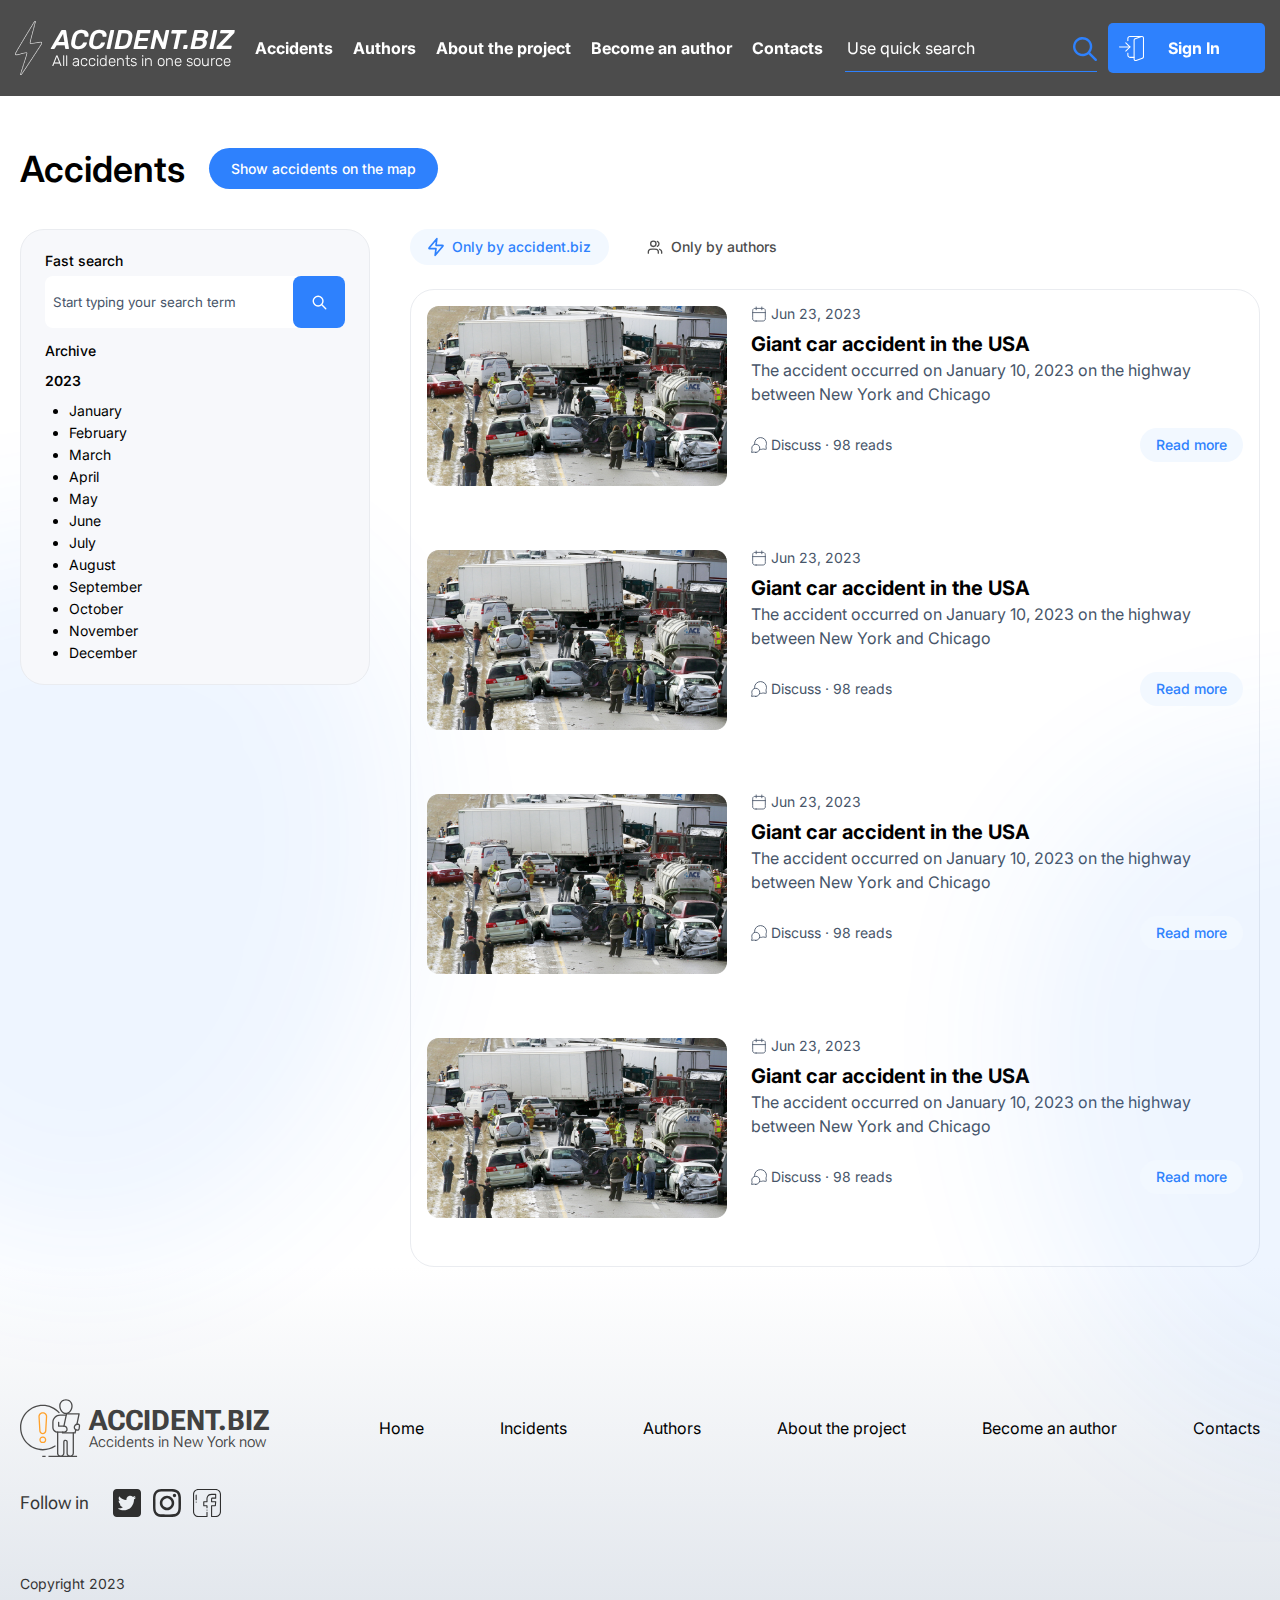
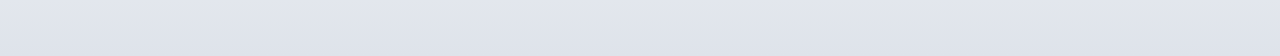
==== index.html @ dc8df8b0 "first commit" ====
<!DOCTYPE html>
<html lang="en">
<head>
    <meta charset="UTF-8">
    <meta name="viewport" content="width=device-width, initial-scale=1.0">
    <title>accident</title>
    <link rel="stylesheet" href="css/style.css">
</head>
<body>
    <header class="header">
        <div class="header__container">
            <div class="header__body">
                <a href="index.html">
                    <div class="header__logo">
                        <div class="header__logo-image">
                            <img src="img/logo.png" alt="logo">
                        </div>
                        <div class="header__logo-items">
                            <div class="header__logo-title">
                                ACCIDENT.BIZ
                            </div>
                            <div class="header__logo-text">
                                All accidents in one source
                            </div>
                        </div>
                    </div>
                </a>
                <div class="header__menu">
                    <ul class="header__menu-list">
                        <li class="header__menu-item">
                            <a href="/accidents">Accidents</a>
                        </li>
                        <li class="header__menu-item">
                            <a href="/authors">Authors</a>
                        </li>
                        <li class="header__menu-item">
                            <a href="/about-the-project">About the project</a>
                        </li>
                        <li class="header__menu-item">
                            <a href="/become-an-author">Become an author</a>
                        </li>
                        <li class="header__menu-item">
                            <a href="/contacts">Contacts</a>
                        </li>
                    </ul>
                </div>
                <form class="header__search-form">
                    <input class="header__search-input" type="text" placeholder="Use quick search">
                    <button class="header__search-btn" type="submit"><img src="img/icons/search.svg" alt="search"></button>
                </form>
                <div class="header__signin">
                    <button class="header__signin-btn">
                        <img src="img/icons/sign-in.svg" alt="signin">
                        <span>Sign In</span>
                    </button>
                </div>
                <div class="header__burger">
                    <img src="img/icons/burger.svg" alt="burger-icon">
                </div>
            </div>
        </div>
    </header>
    <div class="burger-menu">
        <div class="burger-menu__menu-body">
            <ul class="burger-menu__menu-list">
                <li class="burger-menu__menu-item">
                    <a href="/accidents">Accidents</a>
                </li>
                <li class="burger-menu__menu-item">
                    <a href="/authors">Authors</a>
                </li>
                <li class="burger-menu__menu-item">
                    <a href="/about-the-project">About the project</a>
                </li>
                <li class="burger-menu__menu-item">
                    <a href="/become-an-author">Become an author</a>
                </li>
                <li class="burger-menu__menu-item">
                    <a href="/contacts">Contacts</a>
                </li>
            </ul>
        </div>
        <form class="burger-menu__search-form">
            <input class="burger-menu__search-input" type="text" placeholder="Use quick search">
            <button class="burger-menu__search-btn" type="submit"><img src="img/icons/search.svg" alt="search"></button>
        </form>
        <div class="burger-menu__signin">
            <button class="header__signin-btn">
                <img src="img/icons/sign-in.svg" alt="signin">
                <span>Sign In</span>
            </button>
        </div>
    </div>
    <main class="main">
        <section class="accidents-header main__accidents-header">
            <div class="container">
                <div class="accidents-header__header">
                    <div class="accidents-header__header-title">
                        Accidents
                    </div>
                    <button class="accidents-header__header-button">Show accidents on the map</button>
                </div>
            </div>
        </section>
        <section class="accidents main__accidents">
            <div class="container">
                <div class="accidents__body">
                    <nav class="accidents__archive">
                        <form class="accidents__archive-search">
                            <div class="accidents__search-label">Fast search</div>
                            <div class="accidents__search-field">
                                <input class="accidents__search-input" placeholder="Start typing your search term">
                                <button class="accidents__search-btn">
                                    <img src="img/icons/accidents-search.svg" alt="search">
                                </button>
                            </div>
                        </form>
                        <div class="accidents__archive-text">
                            Archive
                        </div>
                        <div class="accidents__archive-year">
                            2023
                        </div>
                        <div class="accidents__archive-list-container">
                            <ul class="accidents__archive-list">
                                <li class="accidents__archive-month"><a href="archive/2023/january">January</a></li>
                                <li class="accidents__archive-month"><a href="archive/2023/february">February</a></li>
                                <li class="accidents__archive-month"><a href="archive/2023/march">March</a></li>
                                <li class="accidents__archive-month"><a href="archive/2023/april">April</a></li>
                                <li class="accidents__archive-month"><a href="archive/2023/may">May</a></li>
                                <li class="accidents__archive-month"><a href="archive/2023/june">June</a></li>
                                <li class="accidents__archive-month"><a href="archive/2023/july">July</a></li>
                                <li class="accidents__archive-month"><a href="archive/2023/august">August</a></li>
                                <li class="accidents__archive-month"><a href="archive/2023/september">September</a></li>
                                <li class="accidents__archive-month"><a href="archive/2023/october">October</a></li>
                                <li class="accidents__archive-month"><a href="archive/2023/november">November</a></li>
                                <li class="accidents__archive-month"><a href="archive/2023/december">December</a></li>
                            </ul>
                        </div>
                    </nav>
                    <div class="content accidents__content">
                        <div class="content__header">
                            <a class="content__sort-btn content__sort-btn--active" href="#">
                                <img src="img/icons/zap.svg" alt="icon">
                                <span>Only by accident.biz</span>
                            </a>
                            <a class="content__sort-btn" href="#">
                                <svg class="content__sort-svg" viewBox="0 0 20 18" fill="none">
                                    <path d="M18.3334 16.5V14.8333C18.3334 13.2801 17.2711 11.9751 15.8334 11.605M12.9167 1.7423C14.1383 2.23679 15.0001 3.43443 15.0001 4.83333C15.0001 6.23224 14.1383 7.42988 12.9167 7.92437M14.1667 16.5C14.1667 14.9469 14.1667 14.1703 13.913 13.5577C13.5747 12.741 12.9258 12.092 12.109 11.7537C11.4965 11.5 10.7199 11.5 9.16675 11.5H6.66675C5.11361 11.5 4.33704 11.5 3.72447 11.7537C2.90771 12.092 2.2588 12.741 1.92048 13.5577C1.66675 14.1703 1.66675 14.9469 1.66675 16.5M11.2501 4.83333C11.2501 6.67428 9.7577 8.16667 7.91675 8.16667C6.0758 8.16667 4.58341 6.67428 4.58341 4.83333C4.58341 2.99238 6.0758 1.5 7.91675 1.5C9.7577 1.5 11.2501 2.99238 11.2501 4.83333Z" stroke-width="1.66667" stroke-linecap="round" stroke-linejoin="round"/>
                                </svg>
                                <span>Only by authors</span>
                            </a>
                        </div>
                        <div class="content__body">
                            <div class="article content__article">
                                <div class="article__photo">
                                    <img src="img/photo-placeholder.png" alt="photo">
                                </div>
                                <div class="article__body">
                                    <div class="article__date">
                                        <div class="article__calendar">
                                            <img src="img/icons/calendar.svg" alt="calendar">
                                        </div>
                                        <div class="article__datestamp">
                                            Jun 23, 2023
                                        </div>
                                    </div>
                                    <div class="article__title">
                                        <a href="articles/4">Giant car accident in the USA</a>
                                    </div>
                                    <div class="article__text">
                                        The accident occurred on January 10, 2023 on the highway between New York and Chicago
                                    </div>
                                    <div class="article__more">
                                        <div class="article__discuss">
                                            <div class="article__discuss-icon">
                                                <img src="img/icons/discuss.svg" alt="discuss">
                                            </div>
                                            <div class="article__discuss-link">
                                                <a href="articles/4">Discuss</a>
                                            </div>
                                            <div class="article__discuss-dot">
                                                ·
                                            </div>
                                            <div class="article__discuss-views">
                                                98 reads
                                            </div>
                                        </div>
                                        <div class="article__read-more">
                                            <a class="article__read-more-btn" href="articles/4">Read more</a>
                                        </div>
                                    </div>
                                </div>
                            </div>
                            <div class="article content__article">
                                <div class="article__photo">
                                    <img src="img/photo-placeholder.png" alt="photo">
                                </div>
                                <div class="article__body">
                                    <div class="article__date">
                                        <div class="article__calendar">
                                            <img src="img/icons/calendar.svg" alt="calendar">
                                        </div>
                                        <div class="article__datestamp">
                                            Jun 23, 2023
                                        </div>
                                    </div>
                                    <div class="article__title">
                                        <a href="articles/3">Giant car accident in the USA</a>
                                    </div>
                                    <div class="article__text">
                                        The accident occurred on January 10, 2023 on the highway between New York and Chicago
                                    </div>
                                    <div class="article__more">
                                        <div class="article__discuss">
                                            <div class="article__discuss-icon">
                                                <img src="img/icons/discuss.svg" alt="discuss">
                                            </div>
                                            <div class="article__discuss-link">
                                                <a href="articles/3">Discuss</a>
                                            </div>
                                            <div class="article__discuss-dot">
                                                ·
                                            </div>
                                            <div class="article__discuss-views">
                                                98 reads
                                            </div>
                                        </div>
                                        <div class="article__read-more">
                                            <a class="article__read-more-btn" href="articles/3">Read more</a>
                                        </div>
                                    </div>
                                </div>
                            </div>
                            <div class="article content__article">
                                <div class="article__photo">
                                    <img src="img/photo-placeholder.png" alt="photo">
                                </div>
                                <div class="article__body">
                                    <div class="article__date">
                                        <div class="article__calendar">
                                            <img src="img/icons/calendar.svg" alt="calendar">
                                        </div>
                                        <div class="article__datestamp">
                                            Jun 23, 2023
                                        </div>
                                    </div>
                                    <div class="article__title">
                                        <a href="articles/2">Giant car accident in the USA</a>
                                    </div>
                                    <div class="article__text">
                                        The accident occurred on January 10, 2023 on the highway between New York and Chicago
                                    </div>
                                    <div class="article__more">
                                        <div class="article__discuss">
                                            <div class="article__discuss-icon">
                                                <img src="img/icons/discuss.svg" alt="discuss">
                                            </div>
                                            <div class="article__discuss-link">
                                                <a href="articles/2">Discuss</a>
                                            </div>
                                            <div class="article__discuss-dot">
                                                ·
                                            </div>
                                            <div class="article__discuss-views">
                                                98 reads
                                            </div>
                                        </div>
                                        <div class="article__read-more">
                                            <a class="article__read-more-btn" href="articles/2">Read more</a>
                                        </div>
                                    </div>
                                </div>
                            </div>
                            <div class="article content__article">
                                <div class="article__photo">
                                    <img src="img/photo-placeholder.png" alt="photo">
                                </div>
                                <div class="article__body">
                                    <div class="article__date">
                                        <div class="article__calendar">
                                            <img src="img/icons/calendar.svg" alt="calendar">
                                        </div>
                                        <div class="article__datestamp">
                                            Jun 23, 2023
                                        </div>
                                    </div>
                                    <div class="article__title">
                                        <a href="articles/1">Giant car accident in the USA</a>
                                    </div>
                                    <div class="article__text">
                                        The accident occurred on January 10, 2023 on the highway between New York and Chicago
                                    </div>
                                    <div class="article__more">
                                        <div class="article__discuss">
                                            <div class="article__discuss-icon">
                                                <img src="img/icons/discuss.svg" alt="discuss">
                                            </div>
                                            <div class="article__discuss-link">
                                                <a href="articles/1">Discuss</a>
                                            </div>
                                            <div class="article__discuss-dot">
                                                ·
                                            </div>
                                            <div class="article__discuss-views">
                                                98 reads
                                            </div>
                                        </div>
                                        <div class="article__read-more">
                                            <a class="article__read-more-btn" href="articles/1">Read more</a>
                                        </div>
                                    </div>
                                </div>
                            </div>
                        </div>
                    </div>
                </div>
            </div>
        </section>
    </main>
    <footer class="footer">
        <div class="container">
            <div class="footer__nav">
                <a href="index.html">
                    <div class="footer__logo">
                        <div class="footer__image">
                            <img src="img/icons/footer-logo.svg" alt="footer logo">
                        </div>
                        <div class="footer__logo-items">
                            <div class="footer__logo-title">
                                ACCIDENT.BIZ
                            </div>
                            <div class="footer__logo-text">
                                Accidents in New York now
                            </div>
                        </div>
                    </div>
                </a>
                <nav class="footer__menu">
                    <ul class="footer__menu-list">
                        <li class="footer__menu-item"><a href="/">Home</a></li>
                        <li class="footer__menu-item"><a href="/">Incidents</a></li>
                        <li class="footer__menu-item"><a href="/">Authors</a></li>
                        <li class="footer__menu-item"><a href="/">About the project</a></li>
                        <li class="footer__menu-item"><a href="/">Become an author</a></li>
                        <li class="footer__menu-item"><a href="/">Contacts</a></li>
                    </ul>
                </nav>
            </div>
            <div class="footer__follow">
                <div class="footer__follow-text">
                    Follow in
                </div>
                <div class="footer__follow-icon">
                    <a href="https://twitter.com/"><img src="img/icons/twitter.svg"></a>
                </div>
                <div class="footer__follow-icon">
                    <a href="https://www.instagram.com/"><img src="img/icons/instagram.svg"></a>
                </div>
                <div class="footer__follow-icon">
                    <a href="https://www.facebook.com/"><img src="img/icons/facebook.svg"></a>
                </div>
            </div>
            <div class="footer__copyright">
                Copyright 2023
            </div>
        </div>
    </footer>
    <div class="left-ellipse">
        <img src="img/icons/left-ellipse.svg" alt="blur">
    </div>
    <div class="right-ellipse">
        <img src="img/icons/right-ellipse.svg" alt="blur">
    </div>

    <script src="js/script.js"></script>
</body>
</html>
---- css/style.css ----
@import url("https://fonts.googleapis.com/css2?family=Rubik:ital,wght@0,300;1,500&display=swap");
@import url("https://fonts.googleapis.com/css2?family=Inter:wght@400;500;600;700&display=swap");
@import url("https://fonts.googleapis.com/css2?family=Roboto+Flex:opsz,wght@8..144,300;8..144,400;8..144,700&display=swap");
*, *:before, *:after {
  box-sizing: border-box;
}

html, body, div, span, object, iframe, figure, h1, h2, h3, h4, h5, h6, p, blockquote, pre, a, code, em, img, small, strike, strong, sub, sup, tt, b, u, i, ol, ul, li, fieldset, form, label, table, caption, tbody, tfoot, thead, tr, th, td, main, canvas, embed, footer, header, nav, section, video {
  margin: 0;
  padding: 0;
  border: 0;
  font-size: 100%;
  font: inherit;
  vertical-align: baseline;
  text-rendering: optimizeLegibility;
  -webkit-font-smoothing: antialiased;
  text-size-adjust: none;
}

footer, header, nav, section, main, img {
  display: block;
}

body {
  line-height: 1;
}

ol, ul {
  list-style: none;
}

blockquote, q {
  quotes: none;
}

blockquote:before, blockquote:after, q:before, q:after {
  content: "";
  content: none;
}

table {
  border-collapse: collapse;
  border-spacing: 0;
}

input {
  border-radius: 0;
}

a {
  color: inherit;
  text-decoration: none;
}

body {
  font-family: "Inter", sans-serif;
  font-size: 16px;
}

.container {
  max-width: 1270px;
  margin: 0 auto;
  padding: 0 15px;
}

.header {
  background: rgba(0, 0, 0, 0.7);
  color: white;
  position: fixed;
  top: 0;
  width: 100%;
  z-index: 5;
}
.header__container {
  max-width: 1730px;
  margin: 0 auto;
  padding: 0 15px;
}
.header__body {
  display: flex;
  justify-content: space-between;
  height: 96px;
  align-items: center;
}
.header__logo {
  font-family: "Rubik", serif;
  display: flex;
  align-items: center;
}
.header__logo-items {
  margin-left: 10px;
}
.header__logo-title {
  font-size: 27px;
  font-weight: 500;
  font-style: italic;
}
.header__logo-text {
  font-size: 15px;
  font-weight: 300;
}
.header__menu-list {
  display: flex;
  font-weight: 700;
}
.header__menu-item {
  margin-left: 80px;
}
.header__menu-item:first-child {
  margin-left: 50px;
}
.header__menu-item:last-child {
  margin-right: 50px;
}
.header__menu-item a {
  color: white;
  text-decoration: none;
}
.header__menu-item a:hover {
  text-decoration: underline;
}
.header__search-form {
  position: relative;
  padding: 12px 0;
  border-bottom: 1px solid #2E81FD;
}
.header__search-input {
  font-family: inherit;
  font-size: 16px;
  color: white;
  background-color: transparent;
  border: none;
  width: 80%;
}
.header__search-input:focus {
  outline: none;
}
.header__search-input::placeholder {
  color: white;
}
.header__search-btn {
  position: absolute;
  right: 0;
  top: 12px;
  padding: 0;
  background: transparent;
  border: none;
}
.header__search-btn img {
  width: 24px;
  height: 24px;
}
.header__search-btn:hover {
  cursor: pointer;
}
.header__signin-btn {
  background-color: #2E81FD;
  border: none;
  border-radius: 5px;
  display: flex;
  align-items: center;
  width: 157px;
  height: 50px;
  font-family: inherit;
  font-weight: 700;
  font-size: 16px;
  color: white;
  padding-left: 11px;
  transition: background-color 0.15s;
}
.header__signin-btn span {
  padding-left: 24px;
}
.header__signin-btn:hover {
  cursor: pointer;
  background-color: #5398FF;
}
.header__signin-btn:active {
  background-color: #1657C2;
  opacity: 1;
}
.header__burger {
  display: none;
}

@media (max-width: 1560px) {
  .header__menu-item {
    margin-left: 60px;
  }
  .header__menu-item:first-child {
    margin-left: 35px;
  }
  .header__menu-item:last-child {
    margin-right: 35px;
  }
}
@media (max-width: 1455px) {
  .header__menu-item {
    margin-left: 40px;
  }
  .header__menu-item:first-child {
    margin-left: 20px;
  }
  .header__menu-item:last-child {
    margin-right: 20px;
  }
}
@media (max-width: 1340px) {
  .header__menu-item {
    margin-left: 20px;
  }
  .header__menu-item:first-child {
    margin-left: 10px;
  }
  .header__menu-item:last-child {
    margin-right: 10px;
  }
}
@media (max-width: 1250px) {
  .header__menu {
    display: none;
  }
  .header__burger {
    display: block;
  }
}
@media (max-width: 760px) {
  .header__search-form {
    display: none;
  }
  .header__signin {
    display: none;
  }
}
@media (max-width: 460px) {
  .header__body {
    height: 74px;
  }
}
.accidents-header__header {
  display: flex;
  align-items: center;
}
.accidents-header__header-title {
  font-size: 36px;
  font-weight: 600;
  margin-right: 24px;
}
.accidents-header__header-button {
  background-color: #2E81FD;
  border: none;
  border-radius: 99px;
  padding: 12px 22px;
  font-size: 14px;
  font-weight: 500;
  color: white;
  font-family: inherit;
  font-size: 14px;
  transition: background-color 0.15s;
}
.accidents-header__header-button:hover {
  background-color: #5398FF;
  cursor: pointer;
}
.accidents-header__header-button:active {
  background-color: #1657C2;
  opacity: 1;
}

.accidents__body {
  display: flex;
}
.accidents__archive {
  background-color: #F7F8FB;
  border-radius: 24px;
  border: 1px solid #EAECF0;
  padding: 24px;
  font-size: 14px;
  margin-right: 40px;
  height: 100%;
  z-index: 3;
}
.accidents__archive-search {
  margin-bottom: 16px;
}
.accidents__search-field {
  width: 300px;
  height: 52px;
  border-radius: 8px;
  background-color: white;
  display: flex;
  align-items: center;
  justify-content: space-between;
}
.accidents__search-label {
  margin-bottom: 8px;
  font-weight: 500;
}
.accidents__search-input {
  font-family: inherit;
  background-color: white;
  border: none;
  padding-left: 8px;
  width: 80%;
}
.accidents__search-input:focus {
  outline: none;
}
.accidents__search-input::placeholder {
  color: #475569;
}
.accidents__search-btn {
  background-color: #2E81FD;
  border: none;
  border-radius: 8px;
  height: 52px;
  width: 52px;
  display: flex;
  align-items: center;
  justify-content: center;
  transition: background-color 0.15s;
}
.accidents__search-btn img {
  width: 15px;
  height: 15px;
}
.accidents__search-btn:hover {
  cursor: pointer;
  background-color: #5398FF;
}
.accidents__search-btn:active {
  background-color: #1657C2;
  opacity: 1;
}
.accidents__archive-text {
  font-weight: 500;
  margin-bottom: 16px;
}
.accidents__archive-year {
  font-weight: 600;
  margin-bottom: 16px;
}
.accidents__archive-list {
  list-style-type: disc;
  padding-left: 24px;
}
.accidents__archive-month {
  margin-bottom: 8px;
}
.accidents__archive-month:last-child {
  margin-bottom: 0;
}
.accidents__archive-month a {
  color: black;
  text-decoration: none;
}
.accidents__archive-month a:hover {
  text-decoration: underline;
}

.content__header {
  margin-bottom: 24px;
  display: flex;
}
.content__sort-btn {
  background-color: white;
  border-radius: 99px;
  color: #4D4D4D;
  font-size: 14px;
  font-weight: 500;
  display: flex;
  align-items: center;
  margin-right: 20px;
  padding: 8px 18px;
  text-decoration: none;
  transition: all 0.15s;
}
.content__sort-btn:hover {
  background-color: #F2F8FF;
  color: #2E81FD;
}
.content__sort-btn:hover .content__sort-svg {
  stroke: #2E81FD;
}
.content__sort-btn img {
  margin-right: 8px;
}
.content__sort-svg {
  width: 16px;
  margin-right: 8px;
  stroke: #4D4D4D;
}
.content__sort-btn--active {
  background-color: #F2F8FF;
  color: #2E81FD;
}
.content__body {
  border-radius: 24px;
  border: 1px solid #EAECF0;
}
.content__article {
  margin-bottom: 32px;
}

.article {
  padding: 16px;
  display: flex;
}
.article__date {
  display: flex;
  align-items: center;
  margin-bottom: 8px;
}
.article__calendar {
  margin-right: 4px;
}
.article__calendar img {
  width: 16px;
  height: 16px;
}
.article__datestamp {
  font-size: 14px;
  color: #475569;
}
.article__photo {
  margin-right: 24px;
}
.article__title {
  font-size: 20px;
  font-weight: bold;
  line-height: 28px;
}
.article__title a {
  color: black;
  text-decoration: none;
}
.article__title a:hover {
  text-decoration: underline;
}
.article__text {
  line-height: 1.5;
  color: #475569;
  margin-bottom: 22px;
}
.article__more {
  display: flex;
  justify-content: space-between;
  align-items: center;
  font-size: 14px;
  color: #475569;
}
.article__discuss {
  display: flex;
  align-items: center;
}
.article__discuss-icon {
  margin-right: 4px;
}
.article__discuss-icon img {
  width: 16px;
  height: 16px;
}
.article__discuss-link {
  margin-right: 4px;
}
.article__discuss-link a {
  color: inherit;
  text-decoration: none;
}
.article__discuss-link a:hover {
  text-decoration: underline;
}
.article__discuss-dot {
  margin-right: 4px;
}
.article__read-more {
  z-index: 3;
}
.article__read-more-btn {
  display: block;
  color: #2E81FD;
  text-decoration: none;
  border-radius: 99px;
  padding: 10px 16px;
  font-weight: 500;
  background-color: #F2F8FF;
  transition: background-color 0.15s;
}
.article__read-more-btn:hover {
  background-color: #e1efff;
}

@media (max-width: 1030px) {
  .article {
    flex-direction: column;
    text-align: center;
  }
  .article__photo {
    margin-bottom: 12px;
    display: flex;
    justify-content: center;
    margin-right: 0;
  }
  .article__date {
    display: flex;
    justify-content: center;
  }
}
@media (max-width: 930px) {
  .content__header {
    display: flex;
    justify-content: center;
  }
  .article {
    flex-direction: row;
    text-align: left;
  }
  .article__date {
    display: flex;
    justify-content: flex-start;
  }
  .article__photo {
    margin-right: 24px;
  }
  .accidents__body {
    flex-direction: column;
  }
  .accidents__archive {
    margin-top: 16px;
    margin-right: 0;
    order: 2;
  }
  .accidents__content {
    order: 1;
  }
  .accidents__search-field {
    width: 100%;
  }
  .accidents__search-label {
    text-align: center;
  }
  .accidents__archive-text {
    text-align: center;
  }
  .accidents__archive-year {
    text-align: center;
  }
  .accidents__archive-list-container {
    display: flex;
    justify-content: center;
  }
  .accidents-header {
    display: flex;
    justify-content: center;
  }
}
@media (max-width: 675px) {
  .article {
    flex-direction: column;
    text-align: center;
  }
  .article__photo {
    margin-right: 0;
  }
  .article__date {
    display: flex;
    justify-content: center;
  }
}
@media (max-width: 460px) {
  .accidents-header__header {
    flex-direction: column;
  }
  .accidents-header__header-title {
    margin-right: 0;
    margin-bottom: 12px;
  }
  .content__header {
    flex-direction: column;
  }
  .content__sort-btn {
    margin: 0;
    margin-top: 8px;
  }
  .content__sort-btn:first-child {
    margin: 0;
  }
}
@media (max-width: 360px) {
  .article__photo img {
    width: 100%;
  }
  .article__more {
    flex-direction: column;
  }
  .article__read-more {
    margin-top: 16px;
  }
}
.footer {
  background: linear-gradient(0deg, rgb(222, 227, 234) 0%, rgb(255, 255, 255) 100%);
  height: 389px;
}
.footer__nav {
  display: flex;
  align-items: center;
  justify-content: space-between;
  margin-bottom: 32px;
  padding-top: 132px;
}
.footer__logo {
  display: flex;
  align-items: center;
}
.footer__image {
  margin-right: 8px;
}
.footer__menu-list {
  display: flex;
}
.footer__menu-item {
  margin-left: 76px;
}
.footer__menu-item a {
  color: black;
  text-decoration: none;
}
.footer__menu-item a:hover {
  text-decoration: underline;
}
.footer__logo-title {
  color: #414141;
  font-size: 28px;
  font-weight: 700;
  font-family: "Roboto Flex", sans-serif;
}
.footer__logo-text {
  color: #444444;
  font-size: 15px;
  font-weight: 300;
  font-family: "Roboto Flex", sans-serif;
}
.footer__follow {
  margin-bottom: 60px;
  display: flex;
  align-items: center;
}
.footer__follow-text {
  color: #373737;
  font-size: 18px;
  font-family: "Roboto Flex", sans-serif;
  margin-right: 24px;
}
.footer__follow-icon {
  margin-right: 12px;
}
.footer__follow-icon img {
  width: 28px;
  height: 28px;
}
.footer__follow-icon a:hover {
  opacity: 0.8;
}
.footer__copyright {
  color: #343434;
  font-size: 14px;
  padding-bottom: 60px;
}

@media (max-width: 1250px) {
  .footer__menu-item {
    margin-left: 55px;
  }
}
@media (max-width: 1130px) {
  .footer__menu-item {
    margin-left: 40px;
  }
}
@media (max-width: 940px) {
  .footer__menu-item {
    margin-left: 20px;
  }
}
@media (max-width: 820px) {
  .footer__logo {
    margin-bottom: 12px;
  }
  .footer__nav {
    flex-direction: column;
    padding-top: 100px;
  }
  .footer__follow {
    justify-content: center;
  }
  .footer__copyright {
    text-align: center;
    padding-bottom: 40px;
  }
}
@media (max-width: 665px) {
  .footer {
    height: 100%;
  }
  .footer__menu-list {
    flex-direction: column;
  }
  .footer__menu-item {
    margin-bottom: 16px;
  }
  .footer__follow {
    margin-bottom: 40px;
  }
}
.burger-menu {
  position: fixed;
  top: 96px;
  left: 100%;
  width: 100%;
  height: 100%;
  display: flex;
  flex-direction: column;
  align-items: center;
  background-color: #F7F8FB;
  transition: all 0.2s;
  text-align: center;
  z-index: 10;
}
.burger-menu--active {
  left: 0;
}
.burger-menu__menu-body {
  margin-top: 48px;
}
.burger-menu__menu-item {
  margin-top: 30px;
  font-size: 20px;
}
.burger-menu__menu-item a {
  color: black;
  text-decoration: none;
}
.burger-menu__menu-item a:hover {
  text-decoration: underline;
}
.burger-menu__search-form {
  position: relative;
  padding: 12px 0;
  display: none;
  border-bottom: 1px solid #2E81FD;
  text-align: center;
  margin-top: 40px;
  width: 50%;
}
.burger-menu__search-input {
  font-family: inherit;
  font-size: 16px;
  color: black;
  display: flex;
  justify-content: flex-start;
  background-color: transparent;
  border: none;
  width: 80%;
}
.burger-menu__search-input:focus {
  outline: none;
}
.burger-menu__search-input::placeholder {
  color: #475569;
}
.burger-menu__search-btn {
  position: absolute;
  right: 0;
  top: 12px;
  padding: 0;
  background: transparent;
  border: none;
}
.burger-menu__search-btn img {
  width: 24px;
  height: 24px;
}
.burger-menu__search-btn:hover {
  cursor: pointer;
}
.burger-menu__signin {
  display: none;
  justify-content: center;
  margin-top: 40px;
}

@media (max-width: 760px) {
  .burger-menu__search-form {
    display: block;
  }
  .burger-menu__signin {
    display: block;
  }
}
@media (max-width: 620px) {
  .burger-menu__search-form {
    width: 70%;
  }
}
@media (max-width: 460px) {
  .burger-menu {
    top: 74px;
  }
}
.main__accidents-header {
  margin-top: 148px;
}
.main__accidents {
  margin-top: 40px;
}

.left-ellipse {
  position: absolute;
  top: 390px;
  left: 0;
  z-index: 2;
}

.right-ellipse {
  position: absolute;
  top: 590px;
  right: 0;
  z-index: 2;
}

@media (max-width: 930px) {
  .main__accidents-header {
    margin-top: 132px;
  }
  .main__accidents {
    margin-top: 20px;
  }
  .left-ellipse, .right-ellipse {
    display: none;
  }
}
@media (max-width: 760px) {
  .main__accidents-header {
    margin-top: 120px;
  }
  .main__accidents {
    margin-top: 16px;
  }
}
@media (max-width: 460px) {
  .main__accidents-header {
    margin-top: 94px;
  }
}
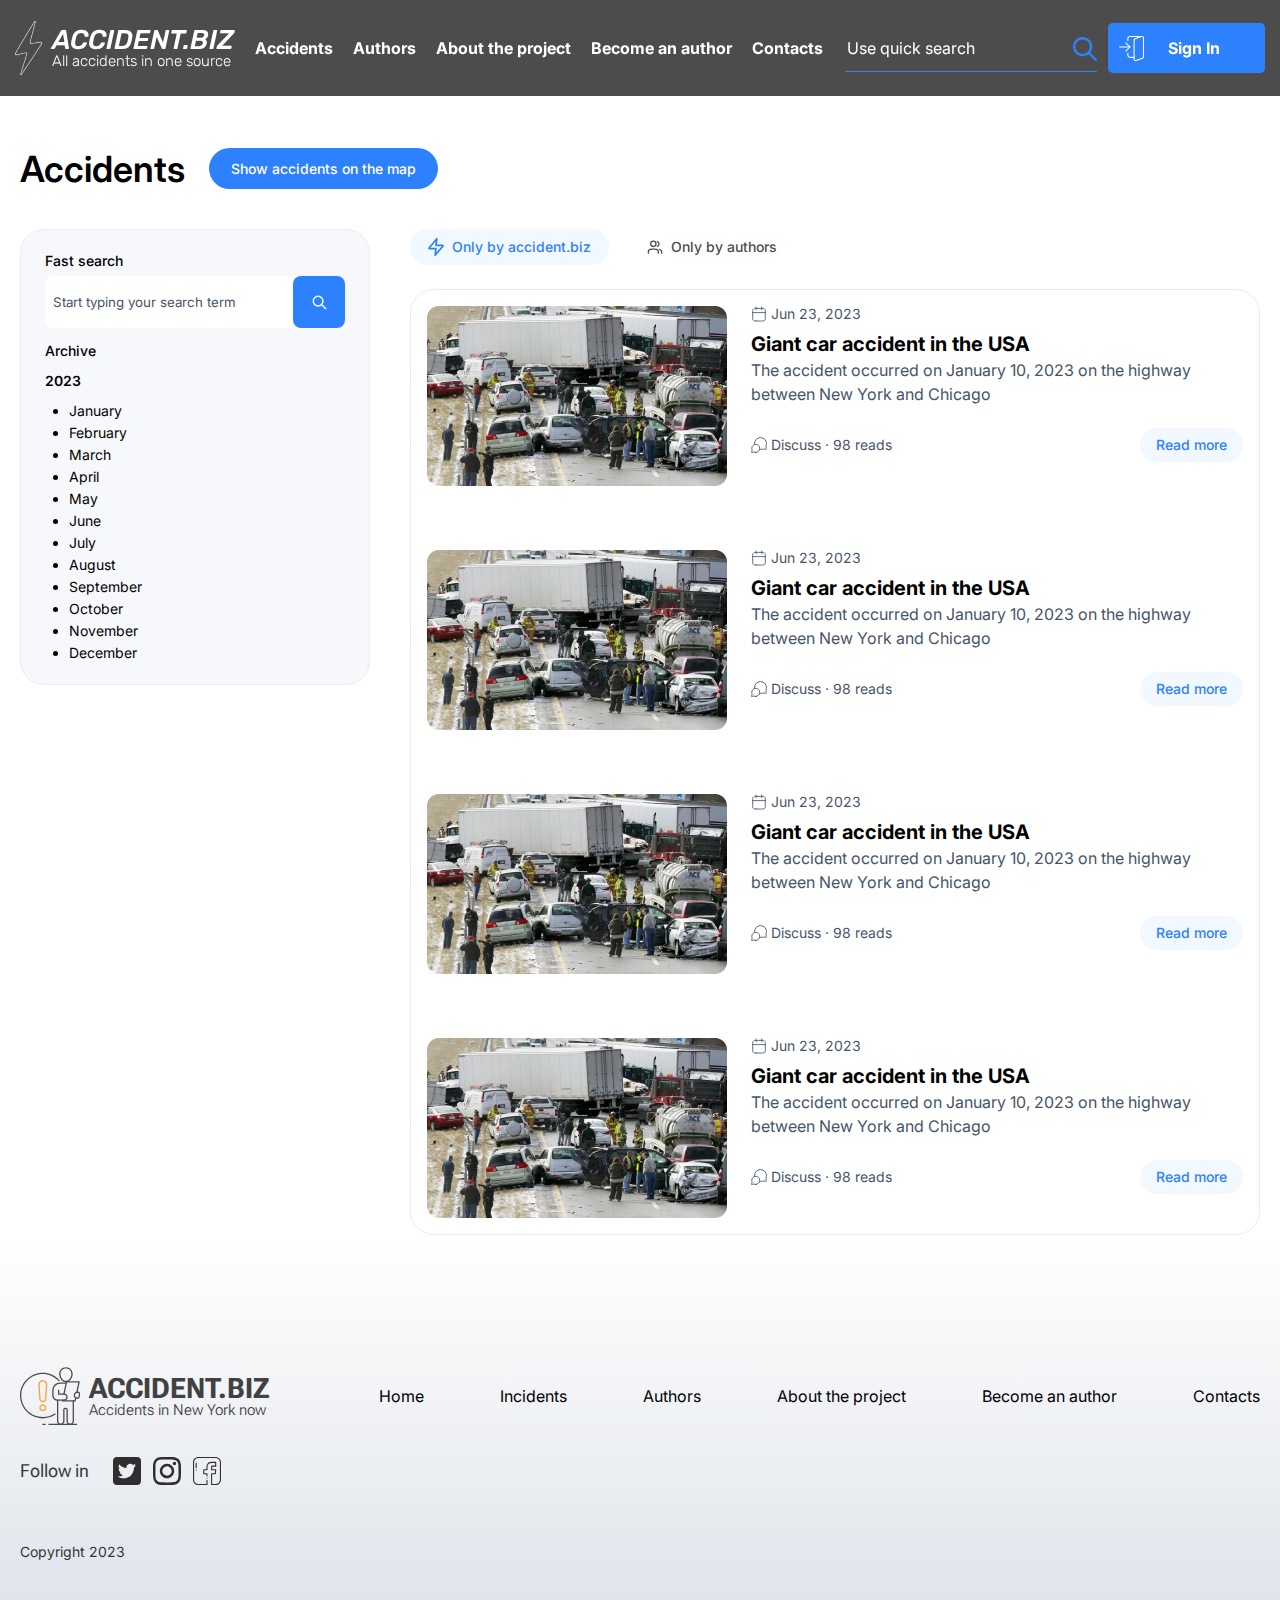
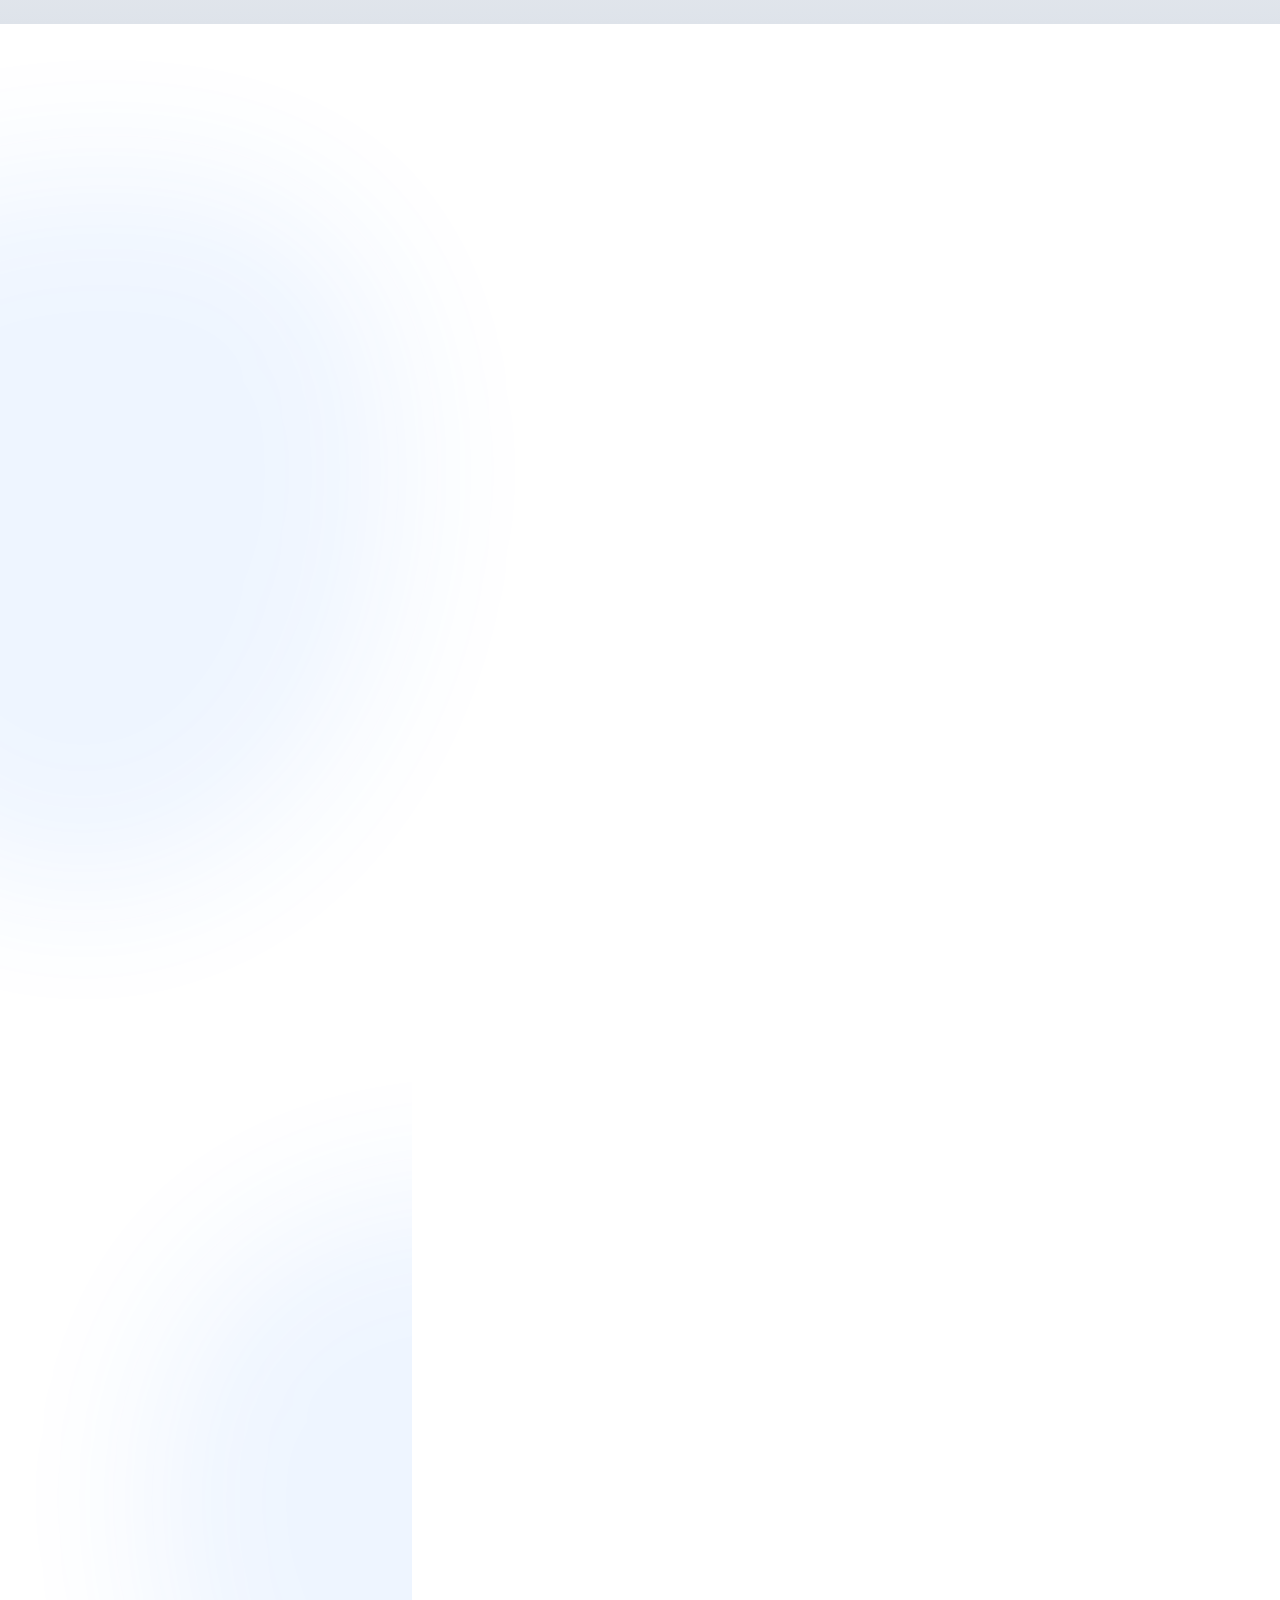
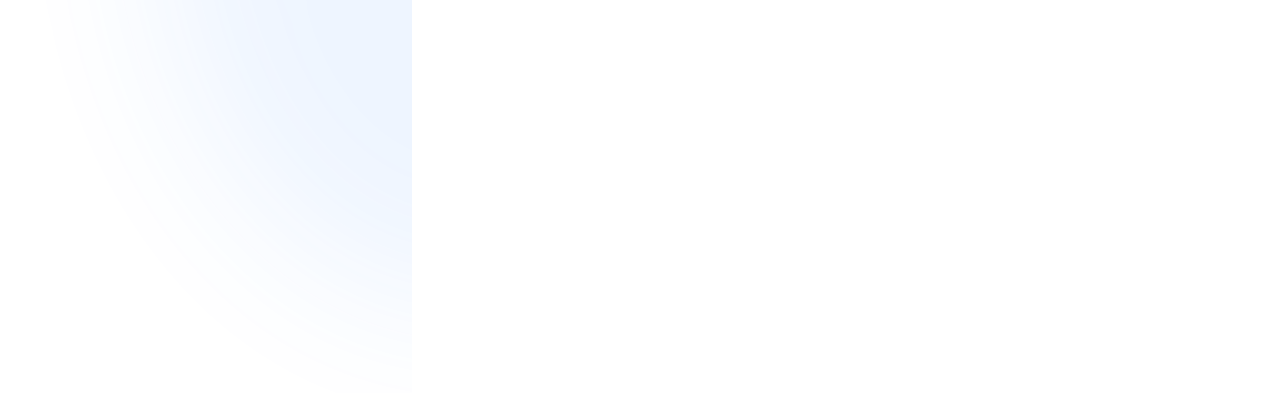
==== commit 9a21d38a: "123" ====
--- a/index.html
+++ b/index.html
@@ -7,372 +7,369 @@
     <link rel="stylesheet" href="css/style.css">
 </head>
 <body>
-    <header class="header">
-        <div class="header__container">
-            <div class="header__body">
-                <a href="index.html">
-                    <div class="header__logo">
-                        <div class="header__logo-image">
-                            <img src="img/logo.png" alt="logo">
+    <div class="wrapper">
+        <header class="header">
+            <div class="header__container">
+                <div class="header__body">
+                    <a href="index.html">
+                        <div class="header__logo">
+                            <div class="header__logo-image">
+                                <img src="img/logo.png" alt="logo">
+                            </div>
+                            <div class="header__logo-items">
+                                <div class="header__logo-title">
+                                    ACCIDENT.BIZ
+                                </div>
+                                <div class="header__logo-text">
+                                    All accidents in one source
+                                </div>
+                            </div>
                         </div>
-                        <div class="header__logo-items">
-                            <div class="header__logo-title">
-                                ACCIDENT.BIZ
-                            </div>
-                            <div class="header__logo-text">
-                                All accidents in one source
-                            </div>
-                        </div>
-                    </div>
-                </a>
-                <div class="header__menu">
-                    <ul class="header__menu-list">
-                        <li class="header__menu-item">
-                            <a href="/accidents">Accidents</a>
-                        </li>
-                        <li class="header__menu-item">
-                            <a href="/authors">Authors</a>
-                        </li>
-                        <li class="header__menu-item">
-                            <a href="/about-the-project">About the project</a>
-                        </li>
-                        <li class="header__menu-item">
-                            <a href="/become-an-author">Become an author</a>
-                        </li>
-                        <li class="header__menu-item">
-                            <a href="/contacts">Contacts</a>
-                        </li>
-                    </ul>
-                </div>
-                <form class="header__search-form">
-                    <input class="header__search-input" type="text" placeholder="Use quick search">
-                    <button class="header__search-btn" type="submit"><img src="img/icons/search.svg" alt="search"></button>
-                </form>
-                <div class="header__signin">
-                    <button class="header__signin-btn">
-                        <img src="img/icons/sign-in.svg" alt="signin">
-                        <span>Sign In</span>
-                    </button>
-                </div>
-                <div class="header__burger">
-                    <img src="img/icons/burger.svg" alt="burger-icon">
-                </div>
+                    </a>
+                    <div class="header__menu">
+                        <ul class="header__menu-list">
+                            <li class="header__menu-item">
+                                <a href="/accidents">Accidents</a>
+                            </li>
+                            <li class="header__menu-item">
+                                <a href="/authors">Authors</a>
+                            </li>
+                            <li class="header__menu-item">
+                                <a href="/about-the-project">About the project</a>
+                            </li>
+                            <li class="header__menu-item">
+                                <a href="/become-an-author">Become an author</a>
+                            </li>
+                            <li class="header__menu-item">
+                                <a href="/contacts">Contacts</a>
+                            </li>
+                        </ul>
+                    </div>
+                    <form class="header__search-form">
+                        <input class="header__search-input" type="text" placeholder="Use quick search">
+                        <button class="header__search-btn" type="submit"><img src="img/icons/search.svg" alt="search"></button>
+                    </form>
+                    <div class="header__signin">
+                        <button class="header__signin-btn">
+                            <img src="img/icons/sign-in.svg" alt="signin">
+                            <span>Sign In</span>
+                        </button>
+                    </div>
+                    <div class="header__burger">
+                        <img src="img/icons/burger.svg" alt="burger-icon">
+                    </div>
+                </div>
+            </div>
+        </header>
+        <div class="burger-menu">
+            <div class="burger-menu__menu-body">
+                <ul class="burger-menu__menu-list">
+                    <li class="burger-menu__menu-item">
+                        <a href="/accidents">Accidents</a>
+                    </li>
+                    <li class="burger-menu__menu-item">
+                        <a href="/authors">Authors</a>
+                    </li>
+                    <li class="burger-menu__menu-item">
+                        <a href="/about-the-project">About the project</a>
+                    </li>
+                    <li class="burger-menu__menu-item">
+                        <a href="/become-an-author">Become an author</a>
+                    </li>
+                    <li class="burger-menu__menu-item">
+                        <a href="/contacts">Contacts</a>
+                    </li>
+                </ul>
+            </div>
+            <form class="burger-menu__search-form">
+                <input class="burger-menu__search-input" type="text" placeholder="Use quick search">
+                <button class="burger-menu__search-btn" type="submit"><img src="img/icons/search.svg" alt="search"></button>
+            </form>
+            <div class="burger-menu__signin">
+                <button class="header__signin-btn">
+                    <img src="img/icons/sign-in.svg" alt="signin">
+                    <span>Sign In</span>
+                </button>
             </div>
         </div>
-    </header>
-    <div class="burger-menu">
-        <div class="burger-menu__menu-body">
-            <ul class="burger-menu__menu-list">
-                <li class="burger-menu__menu-item">
-                    <a href="/accidents">Accidents</a>
-                </li>
-                <li class="burger-menu__menu-item">
-                    <a href="/authors">Authors</a>
-                </li>
-                <li class="burger-menu__menu-item">
-                    <a href="/about-the-project">About the project</a>
-                </li>
-                <li class="burger-menu__menu-item">
-                    <a href="/become-an-author">Become an author</a>
-                </li>
-                <li class="burger-menu__menu-item">
-                    <a href="/contacts">Contacts</a>
-                </li>
-            </ul>
-        </div>
-        <form class="burger-menu__search-form">
-            <input class="burger-menu__search-input" type="text" placeholder="Use quick search">
-            <button class="burger-menu__search-btn" type="submit"><img src="img/icons/search.svg" alt="search"></button>
-        </form>
-        <div class="burger-menu__signin">
-            <button class="header__signin-btn">
-                <img src="img/icons/sign-in.svg" alt="signin">
-                <span>Sign In</span>
-            </button>
-        </div>
-    </div>
-    <main class="main">
-        <section class="accidents-header main__accidents-header">
+        <main class="main">
+            <section class="accidents-header main__accidents-header">
+                <div class="container">
+                    <div class="accidents-header__header">
+                        <div class="accidents-header__header-title">
+                            Accidents
+                        </div>
+                        <button class="accidents-header__header-button">Show accidents on the map</button>
+                    </div>
+                </div>
+            </section>
+            <section class="accidents main__accidents">
+                <div class="container">
+                    <div class="accidents__body">
+                        <nav class="accidents__archive">
+                            <form class="accidents__archive-search">
+                                <div class="accidents__search-label">Fast search</div>
+                                <div class="accidents__search-field">
+                                    <input class="accidents__search-input" placeholder="Start typing your search term">
+                                    <button class="accidents__search-btn">
+                                        <img src="img/icons/accidents-search.svg" alt="search">
+                                    </button>
+                                </div>
+                            </form>
+                            <div class="accidents__archive-text">
+                                Archive
+                            </div>
+                            <div class="accidents__archive-year">
+                                2023
+                            </div>
+                            <div class="accidents__archive-list-container">
+                                <ul class="accidents__archive-list">
+                                    <li class="accidents__archive-month"><a href="archive/2023/january">January</a></li>
+                                    <li class="accidents__archive-month"><a href="archive/2023/february">February</a></li>
+                                    <li class="accidents__archive-month"><a href="archive/2023/march">March</a></li>
+                                    <li class="accidents__archive-month"><a href="archive/2023/april">April</a></li>
+                                    <li class="accidents__archive-month"><a href="archive/2023/may">May</a></li>
+                                    <li class="accidents__archive-month"><a href="archive/2023/june">June</a></li>
+                                    <li class="accidents__archive-month"><a href="archive/2023/july">July</a></li>
+                                    <li class="accidents__archive-month"><a href="archive/2023/august">August</a></li>
+                                    <li class="accidents__archive-month"><a href="archive/2023/september">September</a></li>
+                                    <li class="accidents__archive-month"><a href="archive/2023/october">October</a></li>
+                                    <li class="accidents__archive-month"><a href="archive/2023/november">November</a></li>
+                                    <li class="accidents__archive-month"><a href="archive/2023/december">December</a></li>
+                                </ul>
+                            </div>
+                        </nav>
+                        <div class="content accidents__content">
+                            <div class="content__header">
+                                <a class="content__sort-btn content__sort-btn--active" href="#">
+                                    <img src="img/icons/zap.svg" alt="icon">
+                                    <span>Only by accident.biz</span>
+                                </a>
+                                <a class="content__sort-btn" href="#">
+                                    <svg class="content__sort-svg" viewBox="0 0 20 18" fill="none">
+                                        <path d="M18.3334 16.5V14.8333C18.3334 13.2801 17.2711 11.9751 15.8334 11.605M12.9167 1.7423C14.1383 2.23679 15.0001 3.43443 15.0001 4.83333C15.0001 6.23224 14.1383 7.42988 12.9167 7.92437M14.1667 16.5C14.1667 14.9469 14.1667 14.1703 13.913 13.5577C13.5747 12.741 12.9258 12.092 12.109 11.7537C11.4965 11.5 10.7199 11.5 9.16675 11.5H6.66675C5.11361 11.5 4.33704 11.5 3.72447 11.7537C2.90771 12.092 2.2588 12.741 1.92048 13.5577C1.66675 14.1703 1.66675 14.9469 1.66675 16.5M11.2501 4.83333C11.2501 6.67428 9.7577 8.16667 7.91675 8.16667C6.0758 8.16667 4.58341 6.67428 4.58341 4.83333C4.58341 2.99238 6.0758 1.5 7.91675 1.5C9.7577 1.5 11.2501 2.99238 11.2501 4.83333Z" stroke-width="1.66667" stroke-linecap="round" stroke-linejoin="round"/>
+                                    </svg>
+                                    <span>Only by authors</span>
+                                </a>
+                            </div>
+                            <div class="content__body">
+                                <div class="article content__article">
+                                    <div class="article__photo">
+                                        <img src="img/photo-placeholder.png" alt="photo">
+                                    </div>
+                                    <div class="article__body">
+                                        <div class="article__date">
+                                            <div class="article__calendar">
+                                                <img src="img/icons/calendar.svg" alt="calendar">
+                                            </div>
+                                            <div class="article__datestamp">
+                                                Jun 23, 2023
+                                            </div>
+                                        </div>
+                                        <div class="article__title">
+                                            <a href="articles/4">Giant car accident in the USA</a>
+                                        </div>
+                                        <div class="article__text">
+                                            The accident occurred on January 10, 2023 on the highway between New York and Chicago
+                                        </div>
+                                        <div class="article__more">
+                                            <div class="article__discuss">
+                                                <div class="article__discuss-icon">
+                                                    <img src="img/icons/discuss.svg" alt="discuss">
+                                                </div>
+                                                <div class="article__discuss-link">
+                                                    <a href="articles/4">Discuss</a>
+                                                </div>
+                                                <div class="article__discuss-dot">
+                                                    ·
+                                                </div>
+                                                <div class="article__discuss-views">
+                                                    98 reads
+                                                </div>
+                                            </div>
+                                            <div class="article__read-more">
+                                                <a class="article__read-more-btn" href="articles/4">Read more</a>
+                                            </div>
+                                        </div>
+                                    </div>
+                                </div>
+                                <div class="article content__article">
+                                    <div class="article__photo">
+                                        <img src="img/photo-placeholder.png" alt="photo">
+                                    </div>
+                                    <div class="article__body">
+                                        <div class="article__date">
+                                            <div class="article__calendar">
+                                                <img src="img/icons/calendar.svg" alt="calendar">
+                                            </div>
+                                            <div class="article__datestamp">
+                                                Jun 23, 2023
+                                            </div>
+                                        </div>
+                                        <div class="article__title">
+                                            <a href="articles/3">Giant car accident in the USA</a>
+                                        </div>
+                                        <div class="article__text">
+                                            The accident occurred on January 10, 2023 on the highway between New York and Chicago
+                                        </div>
+                                        <div class="article__more">
+                                            <div class="article__discuss">
+                                                <div class="article__discuss-icon">
+                                                    <img src="img/icons/discuss.svg" alt="discuss">
+                                                </div>
+                                                <div class="article__discuss-link">
+                                                    <a href="articles/3">Discuss</a>
+                                                </div>
+                                                <div class="article__discuss-dot">
+                                                    ·
+                                                </div>
+                                                <div class="article__discuss-views">
+                                                    98 reads
+                                                </div>
+                                            </div>
+                                            <div class="article__read-more">
+                                                <a class="article__read-more-btn" href="articles/3">Read more</a>
+                                            </div>
+                                        </div>
+                                    </div>
+                                </div>
+                                <div class="article content__article">
+                                    <div class="article__photo">
+                                        <img src="img/photo-placeholder.png" alt="photo">
+                                    </div>
+                                    <div class="article__body">
+                                        <div class="article__date">
+                                            <div class="article__calendar">
+                                                <img src="img/icons/calendar.svg" alt="calendar">
+                                            </div>
+                                            <div class="article__datestamp">
+                                                Jun 23, 2023
+                                            </div>
+                                        </div>
+                                        <div class="article__title">
+                                            <a href="articles/2">Giant car accident in the USA</a>
+                                        </div>
+                                        <div class="article__text">
+                                            The accident occurred on January 10, 2023 on the highway between New York and Chicago
+                                        </div>
+                                        <div class="article__more">
+                                            <div class="article__discuss">
+                                                <div class="article__discuss-icon">
+                                                    <img src="img/icons/discuss.svg" alt="discuss">
+                                                </div>
+                                                <div class="article__discuss-link">
+                                                    <a href="articles/2">Discuss</a>
+                                                </div>
+                                                <div class="article__discuss-dot">
+                                                    ·
+                                                </div>
+                                                <div class="article__discuss-views">
+                                                    98 reads
+                                                </div>
+                                            </div>
+                                            <div class="article__read-more">
+                                                <a class="article__read-more-btn" href="articles/2">Read more</a>
+                                            </div>
+                                        </div>
+                                    </div>
+                                </div>
+                                <div class="article content__article">
+                                    <div class="article__photo">
+                                        <img src="img/photo-placeholder.png" alt="photo">
+                                    </div>
+                                    <div class="article__body">
+                                        <div class="article__date">
+                                            <div class="article__calendar">
+                                                <img src="img/icons/calendar.svg" alt="calendar">
+                                            </div>
+                                            <div class="article__datestamp">
+                                                Jun 23, 2023
+                                            </div>
+                                        </div>
+                                        <div class="article__title">
+                                            <a href="articles/1">Giant car accident in the USA</a>
+                                        </div>
+                                        <div class="article__text">
+                                            The accident occurred on January 10, 2023 on the highway between New York and Chicago
+                                        </div>
+                                        <div class="article__more">
+                                            <div class="article__discuss">
+                                                <div class="article__discuss-icon">
+                                                    <img src="img/icons/discuss.svg" alt="discuss">
+                                                </div>
+                                                <div class="article__discuss-link">
+                                                    <a href="articles/1">Discuss</a>
+                                                </div>
+                                                <div class="article__discuss-dot">
+                                                    ·
+                                                </div>
+                                                <div class="article__discuss-views">
+                                                    98 reads
+                                                </div>
+                                            </div>
+                                            <div class="article__read-more">
+                                                <a class="article__read-more-btn" href="articles/1">Read more</a>
+                                            </div>
+                                        </div>
+                                    </div>
+                                </div>
+                            </div>
+                        </div>
+                    </div>
+                </div>
+            </section>
+        </main>
+        <footer class="footer">
             <div class="container">
-                <div class="accidents-header__header">
-                    <div class="accidents-header__header-title">
-                        Accidents
-                    </div>
-                    <button class="accidents-header__header-button">Show accidents on the map</button>
+                <div class="footer__nav">
+                    <a href="index.html">
+                        <div class="footer__logo">
+                            <div class="footer__image">
+                                <img src="img/icons/footer-logo.svg" alt="footer logo">
+                            </div>
+                            <div class="footer__logo-items">
+                                <div class="footer__logo-title">
+                                    ACCIDENT.BIZ
+                                </div>
+                                <div class="footer__logo-text">
+                                    Accidents in New York now
+                                </div>
+                            </div>
+                        </div>
+                    </a>
+                    <nav class="footer__menu">
+                        <ul class="footer__menu-list">
+                            <li class="footer__menu-item"><a href="/">Home</a></li>
+                            <li class="footer__menu-item"><a href="/">Incidents</a></li>
+                            <li class="footer__menu-item"><a href="/">Authors</a></li>
+                            <li class="footer__menu-item"><a href="/">About the project</a></li>
+                            <li class="footer__menu-item"><a href="/">Become an author</a></li>
+                            <li class="footer__menu-item"><a href="/">Contacts</a></li>
+                        </ul>
+                    </nav>
+                </div>
+                <div class="footer__follow">
+                    <div class="footer__follow-text">
+                        Follow in
+                    </div>
+                    <div class="footer__follow-icon">
+                        <a href="https://twitter.com/"><img src="img/icons/twitter.svg"></a>
+                    </div>
+                    <div class="footer__follow-icon">
+                        <a href="https://www.instagram.com/"><img src="img/icons/instagram.svg"></a>
+                    </div>
+                    <div class="footer__follow-icon">
+                        <a href="https://www.facebook.com/"><img src="img/icons/facebook.svg"></a>
+                    </div>
+                </div>
+                <div class="footer__copyright">
+                    Copyright 2023
                 </div>
             </div>
-        </section>
-        <section class="accidents main__accidents">
-            <div class="container">
-                <div class="accidents__body">
-                    <nav class="accidents__archive">
-                        <form class="accidents__archive-search">
-                            <div class="accidents__search-label">Fast search</div>
-                            <div class="accidents__search-field">
-                                <input class="accidents__search-input" placeholder="Start typing your search term">
-                                <button class="accidents__search-btn">
-                                    <img src="img/icons/accidents-search.svg" alt="search">
-                                </button>
-                            </div>
-                        </form>
-                        <div class="accidents__archive-text">
-                            Archive
-                        </div>
-                        <div class="accidents__archive-year">
-                            2023
-                        </div>
-                        <div class="accidents__archive-list-container">
-                            <ul class="accidents__archive-list">
-                                <li class="accidents__archive-month"><a href="archive/2023/january">January</a></li>
-                                <li class="accidents__archive-month"><a href="archive/2023/february">February</a></li>
-                                <li class="accidents__archive-month"><a href="archive/2023/march">March</a></li>
-                                <li class="accidents__archive-month"><a href="archive/2023/april">April</a></li>
-                                <li class="accidents__archive-month"><a href="archive/2023/may">May</a></li>
-                                <li class="accidents__archive-month"><a href="archive/2023/june">June</a></li>
-                                <li class="accidents__archive-month"><a href="archive/2023/july">July</a></li>
-                                <li class="accidents__archive-month"><a href="archive/2023/august">August</a></li>
-                                <li class="accidents__archive-month"><a href="archive/2023/september">September</a></li>
-                                <li class="accidents__archive-month"><a href="archive/2023/october">October</a></li>
-                                <li class="accidents__archive-month"><a href="archive/2023/november">November</a></li>
-                                <li class="accidents__archive-month"><a href="archive/2023/december">December</a></li>
-                            </ul>
-                        </div>
-                    </nav>
-                    <div class="content accidents__content">
-                        <div class="content__header">
-                            <a class="content__sort-btn content__sort-btn--active" href="#">
-                                <img src="img/icons/zap.svg" alt="icon">
-                                <span>Only by accident.biz</span>
-                            </a>
-                            <a class="content__sort-btn" href="#">
-                                <svg class="content__sort-svg" viewBox="0 0 20 18" fill="none">
-                                    <path d="M18.3334 16.5V14.8333C18.3334 13.2801 17.2711 11.9751 15.8334 11.605M12.9167 1.7423C14.1383 2.23679 15.0001 3.43443 15.0001 4.83333C15.0001 6.23224 14.1383 7.42988 12.9167 7.92437M14.1667 16.5C14.1667 14.9469 14.1667 14.1703 13.913 13.5577C13.5747 12.741 12.9258 12.092 12.109 11.7537C11.4965 11.5 10.7199 11.5 9.16675 11.5H6.66675C5.11361 11.5 4.33704 11.5 3.72447 11.7537C2.90771 12.092 2.2588 12.741 1.92048 13.5577C1.66675 14.1703 1.66675 14.9469 1.66675 16.5M11.2501 4.83333C11.2501 6.67428 9.7577 8.16667 7.91675 8.16667C6.0758 8.16667 4.58341 6.67428 4.58341 4.83333C4.58341 2.99238 6.0758 1.5 7.91675 1.5C9.7577 1.5 11.2501 2.99238 11.2501 4.83333Z" stroke-width="1.66667" stroke-linecap="round" stroke-linejoin="round"/>
-                                </svg>
-                                <span>Only by authors</span>
-                            </a>
-                        </div>
-                        <div class="content__body">
-                            <div class="article content__article">
-                                <div class="article__photo">
-                                    <img src="img/photo-placeholder.png" alt="photo">
-                                </div>
-                                <div class="article__body">
-                                    <div class="article__date">
-                                        <div class="article__calendar">
-                                            <img src="img/icons/calendar.svg" alt="calendar">
-                                        </div>
-                                        <div class="article__datestamp">
-                                            Jun 23, 2023
-                                        </div>
-                                    </div>
-                                    <div class="article__title">
-                                        <a href="articles/4">Giant car accident in the USA</a>
-                                    </div>
-                                    <div class="article__text">
-                                        The accident occurred on January 10, 2023 on the highway between New York and Chicago
-                                    </div>
-                                    <div class="article__more">
-                                        <div class="article__discuss">
-                                            <div class="article__discuss-icon">
-                                                <img src="img/icons/discuss.svg" alt="discuss">
-                                            </div>
-                                            <div class="article__discuss-link">
-                                                <a href="articles/4">Discuss</a>
-                                            </div>
-                                            <div class="article__discuss-dot">
-                                                ·
-                                            </div>
-                                            <div class="article__discuss-views">
-                                                98 reads
-                                            </div>
-                                        </div>
-                                        <div class="article__read-more">
-                                            <a class="article__read-more-btn" href="articles/4">Read more</a>
-                                        </div>
-                                    </div>
-                                </div>
-                            </div>
-                            <div class="article content__article">
-                                <div class="article__photo">
-                                    <img src="img/photo-placeholder.png" alt="photo">
-                                </div>
-                                <div class="article__body">
-                                    <div class="article__date">
-                                        <div class="article__calendar">
-                                            <img src="img/icons/calendar.svg" alt="calendar">
-                                        </div>
-                                        <div class="article__datestamp">
-                                            Jun 23, 2023
-                                        </div>
-                                    </div>
-                                    <div class="article__title">
-                                        <a href="articles/3">Giant car accident in the USA</a>
-                                    </div>
-                                    <div class="article__text">
-                                        The accident occurred on January 10, 2023 on the highway between New York and Chicago
-                                    </div>
-                                    <div class="article__more">
-                                        <div class="article__discuss">
-                                            <div class="article__discuss-icon">
-                                                <img src="img/icons/discuss.svg" alt="discuss">
-                                            </div>
-                                            <div class="article__discuss-link">
-                                                <a href="articles/3">Discuss</a>
-                                            </div>
-                                            <div class="article__discuss-dot">
-                                                ·
-                                            </div>
-                                            <div class="article__discuss-views">
-                                                98 reads
-                                            </div>
-                                        </div>
-                                        <div class="article__read-more">
-                                            <a class="article__read-more-btn" href="articles/3">Read more</a>
-                                        </div>
-                                    </div>
-                                </div>
-                            </div>
-                            <div class="article content__article">
-                                <div class="article__photo">
-                                    <img src="img/photo-placeholder.png" alt="photo">
-                                </div>
-                                <div class="article__body">
-                                    <div class="article__date">
-                                        <div class="article__calendar">
-                                            <img src="img/icons/calendar.svg" alt="calendar">
-                                        </div>
-                                        <div class="article__datestamp">
-                                            Jun 23, 2023
-                                        </div>
-                                    </div>
-                                    <div class="article__title">
-                                        <a href="articles/2">Giant car accident in the USA</a>
-                                    </div>
-                                    <div class="article__text">
-                                        The accident occurred on January 10, 2023 on the highway between New York and Chicago
-                                    </div>
-                                    <div class="article__more">
-                                        <div class="article__discuss">
-                                            <div class="article__discuss-icon">
-                                                <img src="img/icons/discuss.svg" alt="discuss">
-                                            </div>
-                                            <div class="article__discuss-link">
-                                                <a href="articles/2">Discuss</a>
-                                            </div>
-                                            <div class="article__discuss-dot">
-                                                ·
-                                            </div>
-                                            <div class="article__discuss-views">
-                                                98 reads
-                                            </div>
-                                        </div>
-                                        <div class="article__read-more">
-                                            <a class="article__read-more-btn" href="articles/2">Read more</a>
-                                        </div>
-                                    </div>
-                                </div>
-                            </div>
-                            <div class="article content__article">
-                                <div class="article__photo">
-                                    <img src="img/photo-placeholder.png" alt="photo">
-                                </div>
-                                <div class="article__body">
-                                    <div class="article__date">
-                                        <div class="article__calendar">
-                                            <img src="img/icons/calendar.svg" alt="calendar">
-                                        </div>
-                                        <div class="article__datestamp">
-                                            Jun 23, 2023
-                                        </div>
-                                    </div>
-                                    <div class="article__title">
-                                        <a href="articles/1">Giant car accident in the USA</a>
-                                    </div>
-                                    <div class="article__text">
-                                        The accident occurred on January 10, 2023 on the highway between New York and Chicago
-                                    </div>
-                                    <div class="article__more">
-                                        <div class="article__discuss">
-                                            <div class="article__discuss-icon">
-                                                <img src="img/icons/discuss.svg" alt="discuss">
-                                            </div>
-                                            <div class="article__discuss-link">
-                                                <a href="articles/1">Discuss</a>
-                                            </div>
-                                            <div class="article__discuss-dot">
-                                                ·
-                                            </div>
-                                            <div class="article__discuss-views">
-                                                98 reads
-                                            </div>
-                                        </div>
-                                        <div class="article__read-more">
-                                            <a class="article__read-more-btn" href="articles/1">Read more</a>
-                                        </div>
-                                    </div>
-                                </div>
-                            </div>
-                        </div>
-                    </div>
-                </div>
-            </div>
-        </section>
-    </main>
-    <footer class="footer">
-        <div class="container">
-            <div class="footer__nav">
-                <a href="index.html">
-                    <div class="footer__logo">
-                        <div class="footer__image">
-                            <img src="img/icons/footer-logo.svg" alt="footer logo">
-                        </div>
-                        <div class="footer__logo-items">
-                            <div class="footer__logo-title">
-                                ACCIDENT.BIZ
-                            </div>
-                            <div class="footer__logo-text">
-                                Accidents in New York now
-                            </div>
-                        </div>
-                    </div>
-                </a>
-                <nav class="footer__menu">
-                    <ul class="footer__menu-list">
-                        <li class="footer__menu-item"><a href="/">Home</a></li>
-                        <li class="footer__menu-item"><a href="/">Incidents</a></li>
-                        <li class="footer__menu-item"><a href="/">Authors</a></li>
-                        <li class="footer__menu-item"><a href="/">About the project</a></li>
-                        <li class="footer__menu-item"><a href="/">Become an author</a></li>
-                        <li class="footer__menu-item"><a href="/">Contacts</a></li>
-                    </ul>
-                </nav>
-            </div>
-            <div class="footer__follow">
-                <div class="footer__follow-text">
-                    Follow in
-                </div>
-                <div class="footer__follow-icon">
-                    <a href="https://twitter.com/"><img src="img/icons/twitter.svg"></a>
-                </div>
-                <div class="footer__follow-icon">
-                    <a href="https://www.instagram.com/"><img src="img/icons/instagram.svg"></a>
-                </div>
-                <div class="footer__follow-icon">
-                    <a href="https://www.facebook.com/"><img src="img/icons/facebook.svg"></a>
-                </div>
-            </div>
-            <div class="footer__copyright">
-                Copyright 2023
-            </div>
-        </div>
-    </footer>
-    <div class="left-ellipse">
+        </footer>
         <img src="img/icons/left-ellipse.svg" alt="blur">
-    </div>
-    <div class="right-ellipse">
         <img src="img/icons/right-ellipse.svg" alt="blur">
     </div>
-
     <script src="js/script.js"></script>
 </body>
 </html>--- a/css/style.css
+++ b/css/style.css
@@ -57,6 +57,11 @@
   font-size: 16px;
 }
 
+.wrapper {
+  position: relative;
+  overflow: hidden;
+}
+
 .container {
   max-width: 1270px;
   margin: 0 auto;
@@ -69,7 +74,7 @@
   position: fixed;
   top: 0;
   width: 100%;
-  z-index: 5;
+  z-index: 7;
 }
 .header__container {
   max-width: 1730px;
@@ -251,6 +256,8 @@
   border: none;
   border-radius: 99px;
   padding: 12px 22px;
+  display: flex;
+  align-items: center;
   font-size: 14px;
   font-weight: 500;
   color: white;
@@ -265,6 +272,10 @@
 .accidents-header__header-button:active {
   background-color: #1657C2;
   opacity: 1;
+}
+.accidents-header__header-button img {
+  height: 20px;
+  margin-right: 8px;
 }
 
 .accidents__body {
@@ -401,10 +412,15 @@
 .content__article {
   margin-bottom: 32px;
 }
+.content__article:last-child {
+  margin-bottom: 0;
+}
 
 .article {
   padding: 16px;
   display: flex;
+  z-index: 3;
+  position: relative;
 }
 .article__date {
   display: flex;
@@ -489,6 +505,84 @@
 .article__read-more-btn:hover {
   background-color: #e1efff;
 }
+.article__create-form {
+  width: 100%;
+}
+.article__input-field {
+  padding: 16px;
+  font-family: inherit;
+  font-size: 16px;
+  border-radius: 8px;
+  border: 1px solid #EAECF0;
+  background-color: #F7F8FB;
+  width: 100%;
+}
+.article__input-field:focus {
+  outline: none;
+}
+.article__input-field::placeholder {
+  color: #475569;
+}
+.article__form-label {
+  margin-bottom: 8px;
+  margin-top: 40px;
+  font-size: 18px;
+  font-weight: 600;
+}
+.article__address-label {
+  margin-bottom: 8px;
+  margin-top: 40px;
+  font-size: 18px;
+  font-weight: 600;
+  display: flex;
+  align-items: center;
+}
+.article__form-text {
+  margin-right: 8px;
+}
+.article__publish-btn {
+  font-family: inherit;
+  font-size: 14px;
+  font-weight: 500;
+  border: none;
+  background-color: #2E81FD;
+  padding: 16px 48px;
+  border-radius: 8px;
+  color: white;
+  transition: background-color 0.15s;
+}
+.article__publish-btn:hover {
+  cursor: pointer;
+  background-color: #5398FF;
+}
+.article__publish-btn:active {
+  background-color: #1657C2;
+}
+.article__file-label {
+  font-size: 14px;
+  font-weight: 500;
+  color: #2E81FD;
+  padding: 8px 16px;
+  display: flex;
+  align-items: center;
+  width: fit-content;
+  border-radius: 99px;
+  background-color: #F2F8FF;
+  transition: background-color 0.15s;
+}
+.article__file-label img {
+  display: block;
+  margin-right: 8px;
+  height: 18px;
+}
+.article__file-label:hover {
+  cursor: pointer;
+  background-color: #e1efff;
+}
+
+#cover {
+  display: none;
+}
 
 @media (max-width: 1030px) {
   .article {
@@ -536,19 +630,6 @@
   .accidents__search-field {
     width: 100%;
   }
-  .accidents__search-label {
-    text-align: center;
-  }
-  .accidents__archive-text {
-    text-align: center;
-  }
-  .accidents__archive-year {
-    text-align: center;
-  }
-  .accidents__archive-list-container {
-    display: flex;
-    justify-content: center;
-  }
   .accidents-header {
     display: flex;
     justify-content: center;
@@ -585,6 +666,13 @@
   .content__sort-btn:first-child {
     margin: 0;
   }
+  .article__address-label {
+    flex-direction: column;
+  }
+  .article__form-text {
+    margin-right: 0;
+    margin-bottom: 8px;
+  }
 }
 @media (max-width: 360px) {
   .article__photo img {
@@ -608,6 +696,9 @@
   margin-bottom: 32px;
   padding-top: 132px;
 }
+.footer__nav a {
+  z-index: 3;
+}
 .footer__logo {
   display: flex;
   align-items: center;
@@ -620,6 +711,7 @@
 }
 .footer__menu-item {
   margin-left: 76px;
+  z-index: 3;
 }
 .footer__menu-item a {
   color: black;
@@ -653,6 +745,7 @@
 }
 .footer__follow-icon {
   margin-right: 12px;
+  z-index: 3;
 }
 .footer__follow-icon img {
   width: 28px;
@@ -714,7 +807,7 @@
 }
 .burger-menu {
   position: fixed;
-  top: 96px;
+  top: 0;
   left: 100%;
   width: 100%;
   height: 100%;
@@ -724,13 +817,14 @@
   background-color: #F7F8FB;
   transition: all 0.2s;
   text-align: center;
-  z-index: 10;
+  z-index: 5;
+  overflow-y: auto;
 }
 .burger-menu--active {
   left: 0;
 }
 .burger-menu__menu-body {
-  margin-top: 48px;
+  margin-top: 144px;
 }
 .burger-menu__menu-item {
   margin-top: 30px;
@@ -803,37 +897,31 @@
   }
 }
 @media (max-width: 460px) {
-  .burger-menu {
-    top: 74px;
+  .burger-menu__menu-body {
+    margin-top: 122px;
   }
 }
 .main__accidents-header {
   margin-top: 148px;
-}
-.main__accidents {
-  margin-top: 40px;
+  margin-bottom: 40px;
 }
 
 .left-ellipse {
   position: absolute;
   top: 390px;
   left: 0;
-  z-index: 2;
 }
 
 .right-ellipse {
   position: absolute;
   top: 590px;
   right: 0;
-  z-index: 2;
 }
 
 @media (max-width: 930px) {
   .main__accidents-header {
     margin-top: 132px;
-  }
-  .main__accidents {
-    margin-top: 20px;
+    margin-bottom: 20px;
   }
   .left-ellipse, .right-ellipse {
     display: none;
@@ -842,9 +930,7 @@
 @media (max-width: 760px) {
   .main__accidents-header {
     margin-top: 120px;
-  }
-  .main__accidents {
-    margin-top: 16px;
+    margin-bottom: 16px;
   }
 }
 @media (max-width: 460px) {
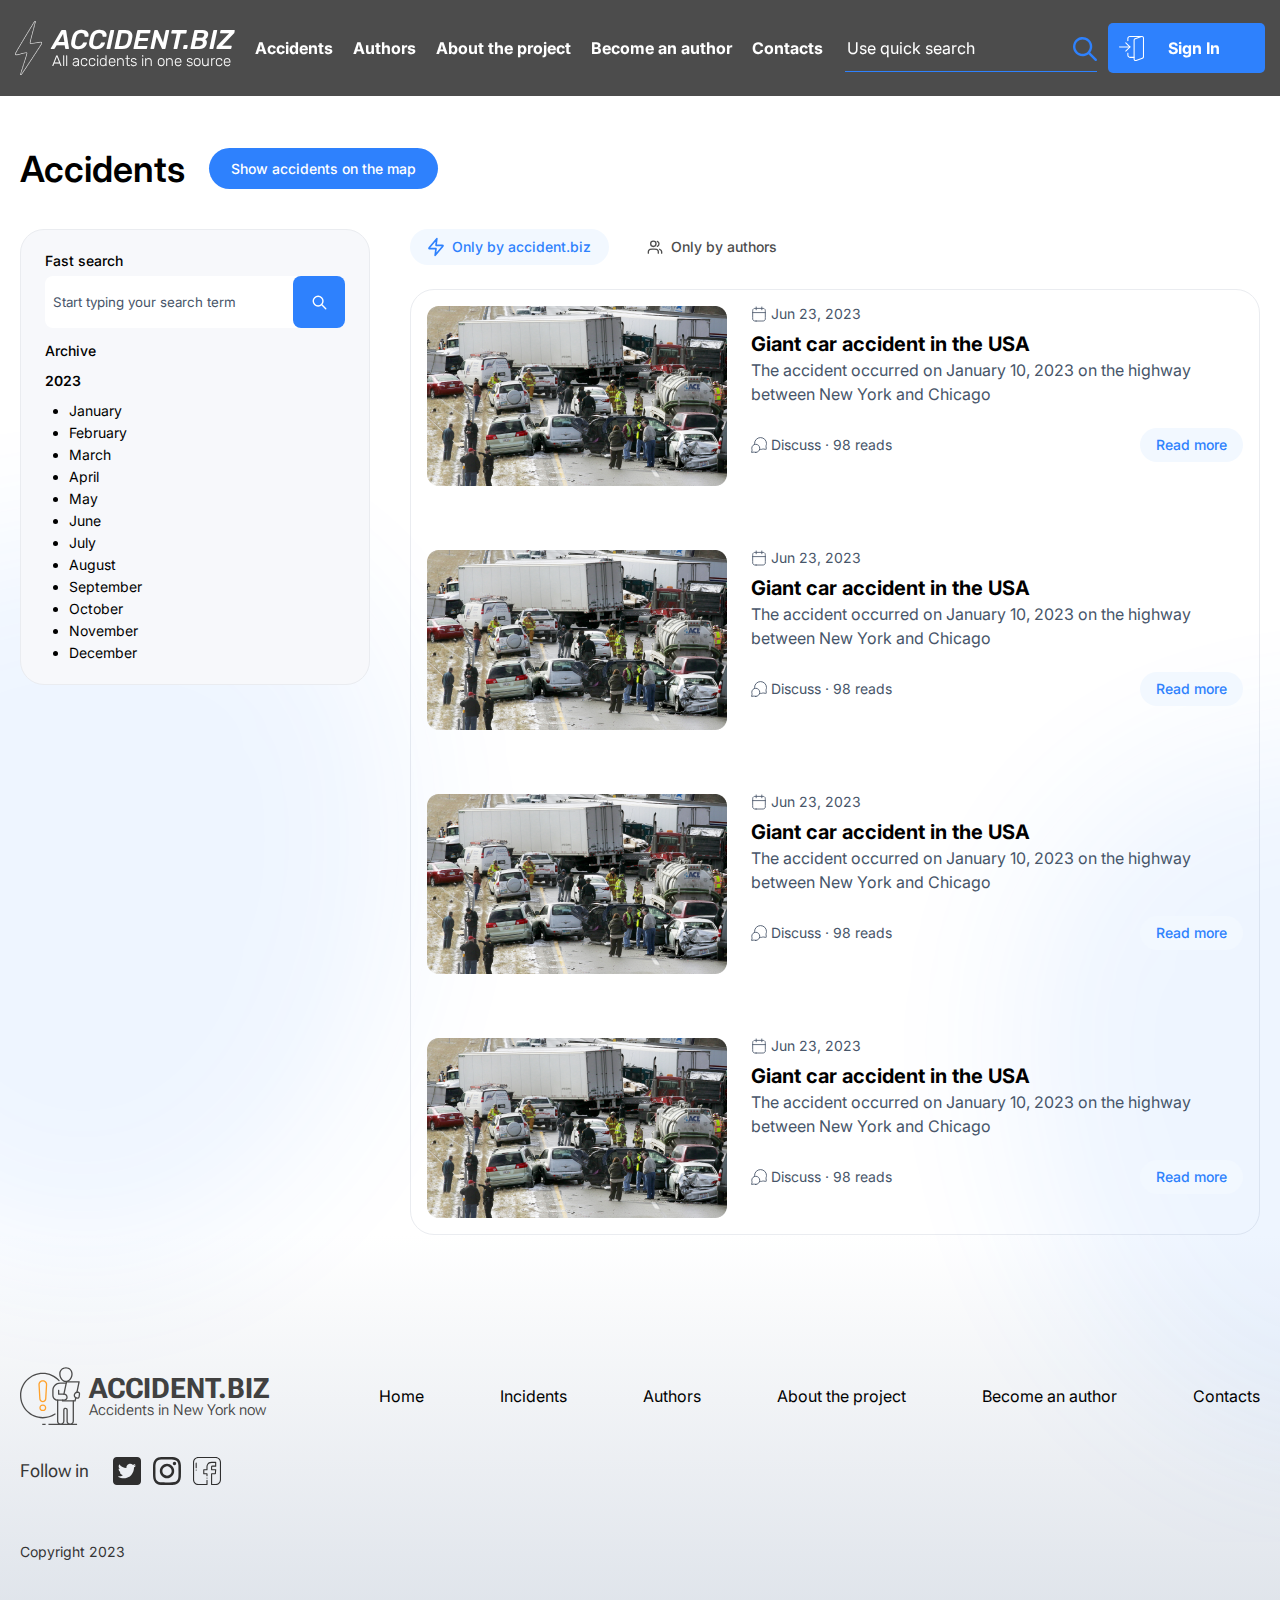
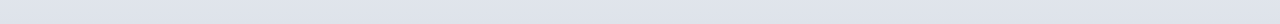
==== commit 57c585bf: "fix" ====
--- a/index.html
+++ b/index.html
@@ -367,8 +367,8 @@
                 </div>
             </div>
         </footer>
-        <img src="img/icons/left-ellipse.svg" alt="blur">
-        <img src="img/icons/right-ellipse.svg" alt="blur">
+        <img class="left-ellipse" src="img/icons/left-ellipse.svg" alt="blur">
+        <img class="right-ellipse" src="img/icons/right-ellipse.svg" alt="blur">
     </div>
     <script src="js/script.js"></script>
 </body>
